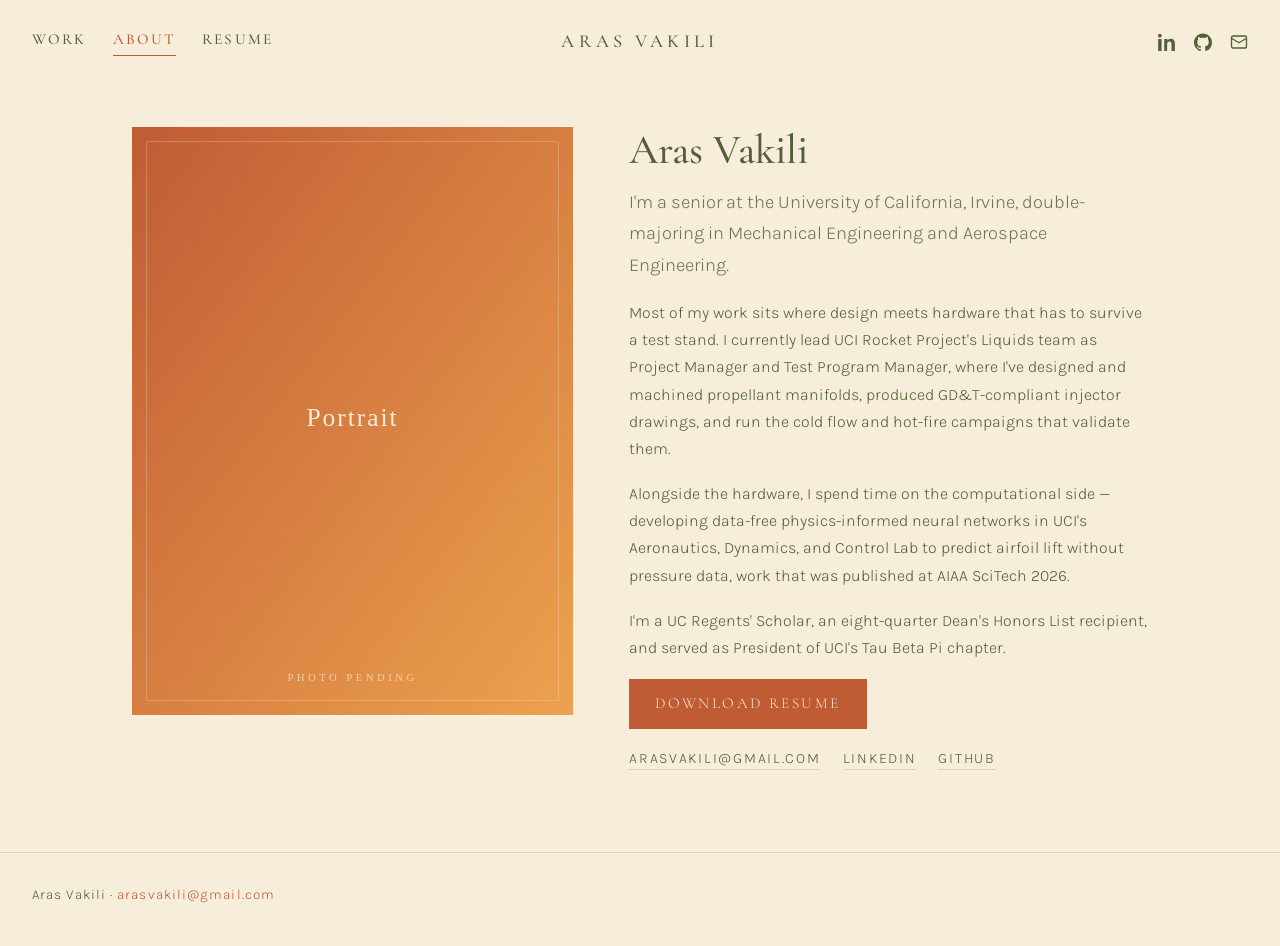
==== about.html @ 5c0dbe31 "Rebuild as image-led portfolio with warm earth palette Replace the dark single-page layout with a ph" ====
<!DOCTYPE html>
<html lang="en">
<head>
  <meta charset="UTF-8">
  <meta name="viewport" content="width=device-width, initial-scale=1.0">
  <title>About — Aras Vakili</title>
  <meta name="description" content="About Aras Vakili — Mechanical &amp; Aerospace Engineering student at UC Irvine.">
  <link rel="preconnect" href="https://fonts.googleapis.com">
  <link rel="preconnect" href="https://fonts.gstatic.com" crossorigin>
  <link href="https://fonts.googleapis.com/css2?family=Cormorant+Garamond:wght@400;500;600&family=Karla:wght@300;400;500&display=swap" rel="stylesheet">
  <link rel="stylesheet" href="style.css">
</head>
<body>

  <header class="site-header">
    <div class="header-inner">
      <nav class="nav-left">
        <a href="index.html">Work</a>
        <a href="about.html" class="active">About</a>
        <a href="resume.pdf" target="_blank" rel="noopener">Resume</a>
      </nav>

      <a class="wordmark" href="index.html">Aras Vakili</a>

      <div class="nav-right">
        <a href="https://linkedin.com/in/aras-vakili" target="_blank" rel="noopener" aria-label="LinkedIn">
          <svg viewBox="0 0 24 24" width="18" height="18" fill="currentColor" aria-hidden="true"><path d="M4.98 3.5C4.98 4.88 3.87 6 2.5 6S0 4.88 0 3.5 1.12 1 2.5 1 4.98 2.12 4.98 3.5zM.22 8.02h4.56V24H.22zM8.34 8.02h4.37v2.18h.06c.61-1.15 2.1-2.37 4.32-2.37 4.62 0 5.47 3.04 5.47 7v9.17h-4.56v-8.13c0-1.94-.03-4.44-2.7-4.44-2.71 0-3.12 2.11-3.12 4.29V24H8.34z"/></svg>
        </a>
        <a href="https://github.com/ArasVakilimafakheri" target="_blank" rel="noopener" aria-label="GitHub">
          <svg viewBox="0 0 24 24" width="18" height="18" fill="currentColor" aria-hidden="true"><path d="M12 .5C5.37.5 0 5.87 0 12.5c0 5.3 3.44 9.8 8.21 11.39.6.11.82-.26.82-.58v-2.03c-3.34.73-4.04-1.61-4.04-1.61-.55-1.39-1.34-1.76-1.34-1.76-1.09-.75.08-.73.08-.73 1.21.08 1.84 1.24 1.84 1.24 1.07 1.83 2.81 1.3 3.5.99.11-.78.42-1.3.76-1.6-2.67-.3-5.47-1.33-5.47-5.93 0-1.31.47-2.38 1.24-3.22-.13-.3-.54-1.52.11-3.18 0 0 1.01-.32 3.3 1.23a11.5 11.5 0 0 1 6.01 0c2.29-1.55 3.3-1.23 3.3-1.23.65 1.66.24 2.88.12 3.18.77.84 1.23 1.91 1.23 3.22 0 4.61-2.81 5.62-5.49 5.92.43.37.82 1.1.82 2.22v3.29c0 .32.21.7.82.58A12.01 12.01 0 0 0 24 12.5C24 5.87 18.63.5 12 .5z"/></svg>
        </a>
        <a href="mailto:arasvakili@gmail.com" aria-label="Email">
          <svg viewBox="0 0 24 24" width="18" height="18" fill="none" stroke="currentColor" stroke-width="1.8" aria-hidden="true"><rect x="2" y="4" width="20" height="16" rx="2"/><path d="m2 7 10 6 10-6"/></svg>
        </a>
      </div>
    </div>
  </header>

  <main class="page">
    <div class="about-layout">

      <figure class="about-portrait">
        <img src="images/portrait.svg" alt="Portrait of Aras Vakili">
      </figure>

      <div class="about-body">
        <h1>Aras Vakili</h1>
        <p class="lede">
          I'm a senior at the University of California, Irvine, double-majoring in
          Mechanical Engineering and Aerospace Engineering.
        </p>

        <p>
          Most of my work sits where design meets hardware that has to survive a test
          stand. I currently lead UCI Rocket Project's Liquids team as Project Manager
          and Test Program Manager, where I've designed and machined propellant
          manifolds, produced GD&amp;T-compliant injector drawings, and run the cold
          flow and hot-fire campaigns that validate them.
        </p>

        <p>
          Alongside the hardware, I spend time on the computational side — developing
          data-free physics-informed neural networks in UCI's Aeronautics, Dynamics,
          and Control Lab to predict airfoil lift without pressure data, work that was
          published at AIAA SciTech 2026.
        </p>

        <p>
          I'm a UC Regents' Scholar, an eight-quarter Dean's Honors List recipient, and
          served as President of UCI's Tau Beta Pi chapter.
        </p>

        <p class="about-links">
          <a class="button" href="resume.pdf" target="_blank" rel="noopener">Download Resume</a>
        </p>

        <ul class="about-contact">
          <li><a href="mailto:arasvakili@gmail.com">arasvakili@gmail.com</a></li>
          <li><a href="https://linkedin.com/in/aras-vakili" target="_blank" rel="noopener">LinkedIn</a></li>
          <li><a href="https://github.com/ArasVakilimafakheri" target="_blank" rel="noopener">GitHub</a></li>
        </ul>
      </div>

    </div>
  </main>

  <footer class="site-footer">
    <p>Aras Vakili · <a href="mailto:arasvakili@gmail.com">arasvakili@gmail.com</a></p>
  </footer>

</body>
</html>
---- style.css ----
/* ---------------------------------------------------------------
   Palette
   terracotta #C05C35 · amber #EDA24E · cream #F7EDDB
   sage #A1B076 · olive #536036
   --------------------------------------------------------------- */

:root {
  --terracotta: #c05c35;
  --amber: #eda24e;
  --cream: #f7eddb;
  --sage: #a1b076;
  --olive: #536036;

  --bg: var(--cream);
  --text: var(--olive);
  --accent: var(--terracotta);
  --rule: rgba(83, 96, 54, 0.18);

  --display: "Cormorant Garamond", Georgia, "Times New Roman", serif;
  --body: "Karla", -apple-system, BlinkMacSystemFont, "Segoe UI", Helvetica, Arial, sans-serif;
}

* {
  box-sizing: border-box;
}

body {
  margin: 0;
  background: var(--bg);
  color: var(--text);
  font-family: var(--body);
  font-weight: 300;
  line-height: 1.7;
  -webkit-font-smoothing: antialiased;
}

a {
  color: inherit;
}

img {
  max-width: 100%;
}

/* ---------------------------------------------------------------
   Header
   --------------------------------------------------------------- */

.site-header {
  padding: 26px 32px 30px;
}

.header-inner {
  display: grid;
  grid-template-columns: 1fr auto 1fr;
  align-items: center;
  gap: 20px;
}

.nav-left {
  display: flex;
  gap: 26px;
}

.nav-left a {
  font-family: var(--display);
  font-size: 0.95rem;
  font-weight: 500;
  text-transform: uppercase;
  letter-spacing: 0.14em;
  text-decoration: none;
  padding-bottom: 2px;
  border-bottom: 1px solid transparent;
  transition: color 0.2s ease, border-color 0.2s ease;
}

.nav-left a:hover,
.nav-left a.active {
  color: var(--accent);
  border-bottom-color: var(--accent);
}

.wordmark {
  font-family: var(--display);
  font-size: 1.15rem;
  font-weight: 500;
  text-transform: uppercase;
  letter-spacing: 0.24em;
  text-decoration: none;
  white-space: nowrap;
}

.nav-right {
  display: flex;
  justify-content: flex-end;
  gap: 18px;
}

.nav-right a {
  display: inline-flex;
  color: var(--text);
  transition: color 0.2s ease;
}

.nav-right a:hover {
  color: var(--accent);
}

/* ---------------------------------------------------------------
   Home — intro line + image grid
   --------------------------------------------------------------- */

.intro {
  margin: 0 0 26px;
  padding: 0 32px;
  font-family: var(--display);
  font-size: 0.9rem;
  text-transform: uppercase;
  letter-spacing: 0.2em;
  color: rgba(83, 96, 54, 0.65);
}

.grid {
  display: grid;
  grid-template-columns: repeat(3, 1fr);
  gap: 10px;
  padding: 0 32px 32px;
}

.tile {
  position: relative;
  display: block;
  overflow: hidden;
  aspect-ratio: 4 / 5;
  background: var(--sage);
  text-decoration: none;
}

.tile img {
  width: 100%;
  height: 100%;
  object-fit: cover;
  display: block;
  transition: transform 0.7s ease;
}

.tile:hover img,
.tile:focus-visible img {
  transform: scale(1.04);
}

.tile-caption {
  position: absolute;
  inset: 0;
  display: flex;
  flex-direction: column;
  align-items: center;
  justify-content: center;
  gap: 6px;
  padding: 24px;
  text-align: center;
  background: rgba(83, 96, 54, 0.62);
  color: var(--cream);
  opacity: 0;
  transition: opacity 0.35s ease;
}

.tile:hover .tile-caption,
.tile:focus-visible .tile-caption {
  opacity: 1;
}

.tile-title {
  font-family: var(--display);
  font-size: 1.35rem;
  font-weight: 500;
  text-transform: uppercase;
  letter-spacing: 0.1em;
  line-height: 1.3;
}

.tile-meta {
  font-size: 0.78rem;
  text-transform: uppercase;
  letter-spacing: 0.16em;
  opacity: 0.85;
}

/* Touch devices have no hover — keep captions permanently visible */
@media (hover: none) {
  .tile-caption {
    opacity: 1;
    justify-content: flex-end;
    background: linear-gradient(to top, rgba(83, 96, 54, 0.8), rgba(83, 96, 54, 0) 55%);
  }
}

/* ---------------------------------------------------------------
   Interior pages
   --------------------------------------------------------------- */

.page {
  max-width: 1080px;
  margin: 0 auto;
  padding: 20px 32px 80px;
}

h1 {
  font-family: var(--display);
  font-size: 2.6rem;
  font-weight: 500;
  line-height: 1.15;
  margin: 0 0 12px;
}

h2 {
  font-family: var(--display);
  font-size: 1.5rem;
  font-weight: 500;
  margin: 40px 0 10px;
}

.lede {
  font-size: 1.15rem;
  color: rgba(83, 96, 54, 0.85);
}

/* About */

.about-layout {
  display: grid;
  grid-template-columns: 0.85fr 1fr;
  gap: 56px;
  align-items: start;
  padding-top: 20px;
}

.about-portrait {
  margin: 0;
}

.about-portrait img {
  width: 100%;
  display: block;
  aspect-ratio: 3 / 4;
  object-fit: cover;
}

.about-body p {
  margin: 0 0 18px;
}

.button {
  display: inline-block;
  font-family: var(--display);
  font-size: 0.95rem;
  text-transform: uppercase;
  letter-spacing: 0.16em;
  text-decoration: none;
  color: var(--cream);
  background: var(--terracotta);
  padding: 12px 26px;
  transition: background 0.2s ease;
}

.button:hover {
  background: var(--olive);
}

.about-links {
  margin: 28px 0 22px;
}

.about-contact {
  list-style: none;
  padding: 0;
  margin: 0;
  display: flex;
  flex-wrap: wrap;
  gap: 22px;
  font-size: 0.9rem;
  text-transform: uppercase;
  letter-spacing: 0.12em;
}

.about-contact a {
  text-decoration: none;
  border-bottom: 1px solid var(--rule);
  padding-bottom: 2px;
  transition: color 0.2s ease, border-color 0.2s ease;
}

.about-contact a:hover {
  color: var(--accent);
  border-bottom-color: var(--accent);
}

/* Project pages */

.project-header {
  max-width: 680px;
  padding: 20px 0 36px;
}

.project-meta {
  font-family: var(--display);
  font-size: 0.95rem;
  text-transform: uppercase;
  letter-spacing: 0.14em;
  color: var(--terracotta);
  margin: 0 0 20px;
}

.project-figure {
  margin: 0 0 44px;
}

.project-figure img {
  width: 100%;
  display: block;
  aspect-ratio: 16 / 10;
  object-fit: cover;
}

.project-figure figcaption {
  margin-top: 10px;
  font-size: 0.85rem;
  letter-spacing: 0.06em;
  color: rgba(83, 96, 54, 0.6);
}

.project-text {
  max-width: 680px;
}

.project-text p {
  margin: 0 0 18px;
}

.back-link {
  margin-top: 56px;
  padding-top: 24px;
  border-top: 1px solid var(--rule);
  font-family: var(--display);
  text-transform: uppercase;
  letter-spacing: 0.14em;
  font-size: 0.95rem;
}

.back-link a {
  text-decoration: none;
}

.back-link a:hover {
  color: var(--accent);
}

/* ---------------------------------------------------------------
   Footer
   --------------------------------------------------------------- */

.site-footer {
  padding: 30px 32px 40px;
  border-top: 1px solid var(--rule);
  font-size: 0.85rem;
  letter-spacing: 0.08em;
}

.site-footer p {
  margin: 0;
}

.site-footer a {
  color: var(--accent);
  text-decoration: none;
}

.site-footer a:hover {
  text-decoration: underline;
}

/* ---------------------------------------------------------------
   Responsive
   --------------------------------------------------------------- */

@media (max-width: 900px) {
  .grid {
    grid-template-columns: repeat(2, 1fr);
  }

  .about-layout {
    grid-template-columns: 1fr;
    gap: 32px;
  }

  .about-portrait img {
    aspect-ratio: 4 / 3;
  }
}

@media (max-width: 640px) {
  .site-header {
    padding: 20px 20px 24px;
  }

  .header-inner {
    grid-template-columns: 1fr;
    justify-items: center;
    gap: 14px;
  }

  .nav-left {
    order: 2;
    gap: 20px;
  }

  .wordmark {
    order: 1;
    font-size: 1.05rem;
  }

  .nav-right {
    order: 3;
    justify-content: center;
  }

  .intro,
  .grid,
  .page,
  .site-footer {
    padding-left: 20px;
    padding-right: 20px;
  }

  .grid {
    grid-template-columns: 1fr;
  }

  h1 {
    font-size: 2rem;
  }
}
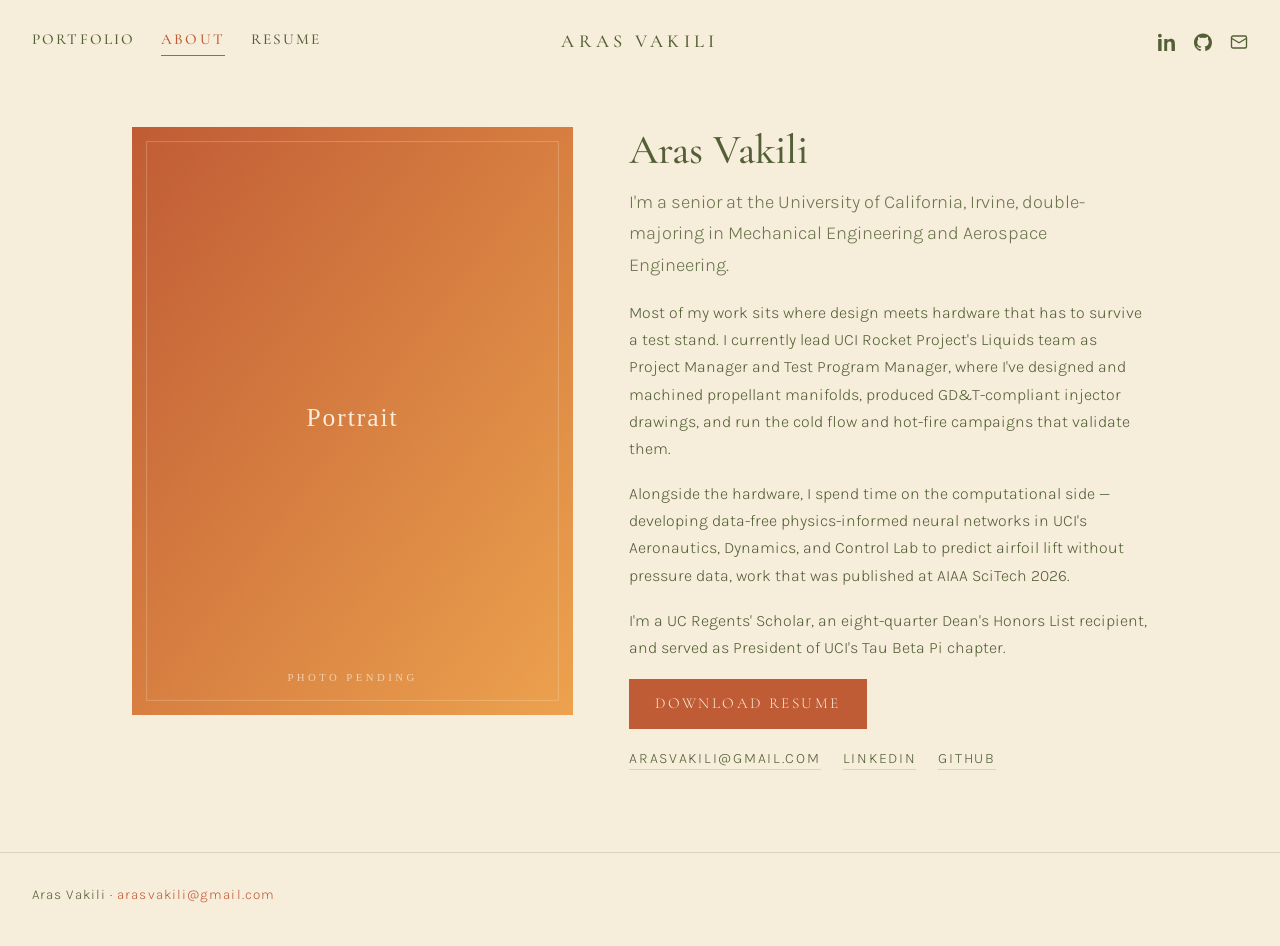
==== commit 818fe1e2: "Swap About tile for ITT Cannon, add project tooling - Rename the Work nav item to Portfolio; About n" ====
--- a/about.html
+++ b/about.html
@@ -15,7 +15,7 @@
   <header class="site-header">
     <div class="header-inner">
       <nav class="nav-left">
-        <a href="index.html">Work</a>
+        <a href="index.html">Portfolio</a>
         <a href="about.html" class="active">About</a>
         <a href="resume.pdf" target="_blank" rel="noopener">Resume</a>
       </nav>
--- a/style.css
+++ b/style.css
@@ -388,21 +388,7 @@
     grid-template-columns: repeat(2, 1fr);
   }
 
-  .about-layout {
-    grid-template-columns: 1fr;
-    gap: 32px;
-  }
-
-  .about-portrait img {
-    aspect-ratio: 4 / 3;
-  }
-}
-
-@media (max-width: 640px) {
-  .site-header {
-    padding: 20px 20px 24px;
-  }
-
+  /* Stack the header before the wordmark starts crowding the nav links */
   .header-inner {
     grid-template-columns: 1fr;
     justify-items: center;
@@ -411,17 +397,38 @@
 
   .nav-left {
     order: 2;
-    gap: 20px;
   }
 
   .wordmark {
     order: 1;
-    font-size: 1.05rem;
   }
 
   .nav-right {
     order: 3;
     justify-content: center;
+  }
+
+  .about-layout {
+    grid-template-columns: 1fr;
+    gap: 32px;
+  }
+
+  .about-portrait img {
+    aspect-ratio: 4 / 3;
+  }
+}
+
+@media (max-width: 640px) {
+  .site-header {
+    padding: 20px 20px 24px;
+  }
+
+  .nav-left {
+    gap: 20px;
+  }
+
+  .wordmark {
+    font-size: 1.05rem;
   }
 
   .intro,
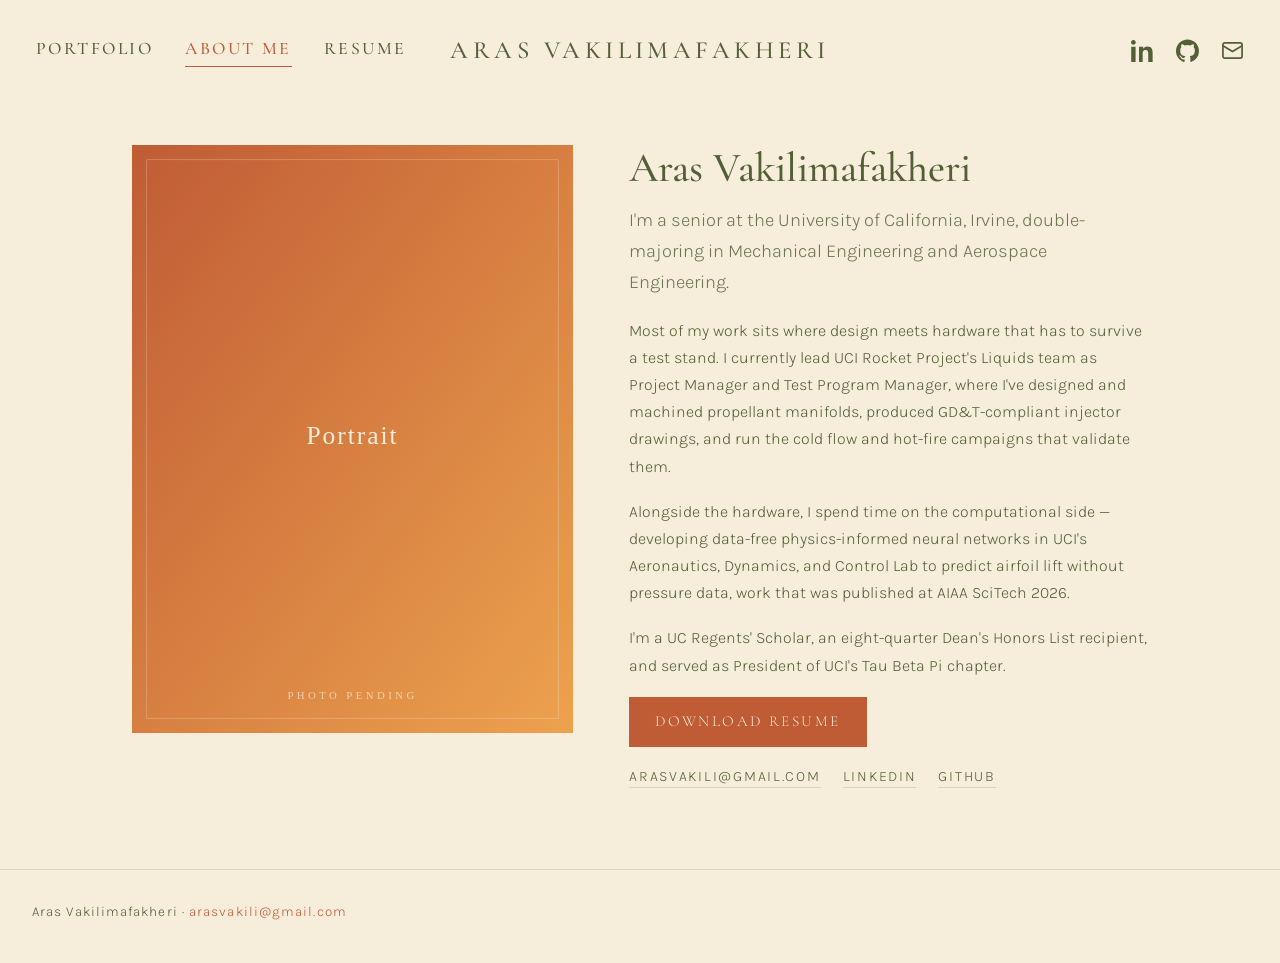
==== commit 68ae4b33: "Enlarge the header and use the full name throughout Wordmark, nav links and icons all scale up, with" ====
--- a/about.html
+++ b/about.html
@@ -3,8 +3,8 @@
 <head>
   <meta charset="UTF-8">
   <meta name="viewport" content="width=device-width, initial-scale=1.0">
-  <title>About — Aras Vakili</title>
-  <meta name="description" content="About Aras Vakili — Mechanical &amp; Aerospace Engineering student at UC Irvine.">
+  <title>About — Aras Vakilimafakheri</title>
+  <meta name="description" content="About Aras Vakilimafakheri — Mechanical &amp; Aerospace Engineering student at UC Irvine.">
   <link rel="preconnect" href="https://fonts.googleapis.com">
   <link rel="preconnect" href="https://fonts.gstatic.com" crossorigin>
   <link href="https://fonts.googleapis.com/css2?family=Cormorant+Garamond:wght@400;500;600&family=Karla:wght@300;400;500&display=swap" rel="stylesheet">
@@ -16,11 +16,11 @@
     <div class="header-inner">
       <nav class="nav-left">
         <a href="index.html">Portfolio</a>
-        <a href="about.html" class="active">About</a>
+        <a href="about.html" class="active">About Me</a>
         <a href="resume.pdf" target="_blank" rel="noopener">Resume</a>
       </nav>
 
-      <a class="wordmark" href="index.html">Aras Vakili</a>
+      <a class="wordmark" href="index.html">Aras Vakilimafakheri</a>
 
       <div class="nav-right">
         <a href="https://linkedin.com/in/aras-vakili" target="_blank" rel="noopener" aria-label="LinkedIn">
@@ -40,11 +40,11 @@
     <div class="about-layout">
 
       <figure class="about-portrait">
-        <img src="images/portrait.svg" alt="Portrait of Aras Vakili">
+        <img src="images/portrait.svg" alt="Portrait of Aras Vakilimafakheri">
       </figure>
 
       <div class="about-body">
-        <h1>Aras Vakili</h1>
+        <h1>Aras Vakilimafakheri</h1>
         <p class="lede">
           I'm a senior at the University of California, Irvine, double-majoring in
           Mechanical Engineering and Aerospace Engineering.
@@ -85,7 +85,7 @@
   </main>
 
   <footer class="site-footer">
-    <p>Aras Vakili · <a href="mailto:arasvakili@gmail.com">arasvakili@gmail.com</a></p>
+    <p>Aras Vakilimafakheri · <a href="mailto:arasvakili@gmail.com">arasvakili@gmail.com</a></p>
   </footer>
 
 </body>
--- a/style.css
+++ b/style.css
@@ -47,24 +47,32 @@
    --------------------------------------------------------------- */
 
 .site-header {
-  padding: 26px 32px 30px;
-}
-
+  padding: 34px 36px 38px;
+}
+
+/*
+ * The wordmark is centred on the page rather than placed in a middle grid
+ * column. A three-column `1fr auto 1fr` grid forces both side columns to the
+ * width of the wider one, so the broad left-hand nav reserved the same space
+ * again on the icon side -- roughly 260px of nothing, which pushed the point
+ * where the header stops fitting out past most laptop screens.
+ */
 .header-inner {
-  display: grid;
-  grid-template-columns: 1fr auto 1fr;
+  display: flex;
+  justify-content: space-between;
   align-items: center;
   gap: 20px;
+  position: relative;
 }
 
 .nav-left {
   display: flex;
-  gap: 26px;
+  gap: 32px;
 }
 
 .nav-left a {
   font-family: var(--display);
-  font-size: 0.95rem;
+  font-size: 1.1rem;
   font-weight: 500;
   text-transform: uppercase;
   letter-spacing: 0.14em;
@@ -82,24 +90,34 @@
 
 .wordmark {
   font-family: var(--display);
-  font-size: 1.15rem;
+  font-size: 1.55rem;
   font-weight: 500;
   text-transform: uppercase;
-  letter-spacing: 0.24em;
+  letter-spacing: 0.18em;
   text-decoration: none;
   white-space: nowrap;
+  position: absolute;
+  left: 50%;
+  transform: translateX(-50%);
 }
 
 .nav-right {
   display: flex;
   justify-content: flex-end;
-  gap: 18px;
+  gap: 22px;
 }
 
 .nav-right a {
   display: inline-flex;
   color: var(--text);
   transition: color 0.2s ease;
+}
+
+/* Sized here rather than on each <svg>, so the icons stay adjustable in one
+   place instead of across four copies of the nav. */
+.nav-right svg {
+  width: 23px;
+  height: 23px;
 }
 
 .nav-right a:hover {
@@ -136,7 +154,8 @@
   text-decoration: none;
 }
 
-.tile img {
+.tile img,
+.tile video {
   width: 100%;
   height: 100%;
   object-fit: cover;
@@ -145,7 +164,9 @@
 }
 
 .tile:hover img,
-.tile:focus-visible img {
+.tile:focus-visible img,
+.tile:hover video,
+.tile:focus-visible video {
   transform: scale(1.04);
 }
 
@@ -383,31 +404,40 @@
    Responsive
    --------------------------------------------------------------- */
 
+/*
+ * Stack the header before the centred wordmark can reach the nav links. The
+ * full name set at this size is wide, so the two collide at about 1240px --
+ * on smaller laptops, not just tablets. Measured, not guessed: at 1180px the
+ * wordmark overlapped "Resume" by 15px.
+ */
+@media (max-width: 1260px) {
+  .header-inner {
+    flex-direction: column;
+    justify-content: center;
+    gap: 16px;
+  }
+
+  .wordmark {
+    position: static;
+    transform: none;
+    order: 1;
+  }
+
+  .nav-left {
+    order: 2;
+  }
+
+  .nav-right {
+    order: 3;
+    justify-content: center;
+  }
+}
+
 @media (max-width: 900px) {
   .grid {
     grid-template-columns: repeat(2, 1fr);
   }
 
-  /* Stack the header before the wordmark starts crowding the nav links */
-  .header-inner {
-    grid-template-columns: 1fr;
-    justify-items: center;
-    gap: 14px;
-  }
-
-  .nav-left {
-    order: 2;
-  }
-
-  .wordmark {
-    order: 1;
-  }
-
-  .nav-right {
-    order: 3;
-    justify-content: center;
-  }
-
   .about-layout {
     grid-template-columns: 1fr;
     gap: 32px;
@@ -424,11 +454,15 @@
   }
 
   .nav-left {
-    gap: 20px;
+    gap: 22px;
+  }
+
+  .nav-left a {
+    font-size: 0.95rem;
   }
 
   .wordmark {
-    font-size: 1.05rem;
+    font-size: 1.2rem;
   }
 
   .intro,
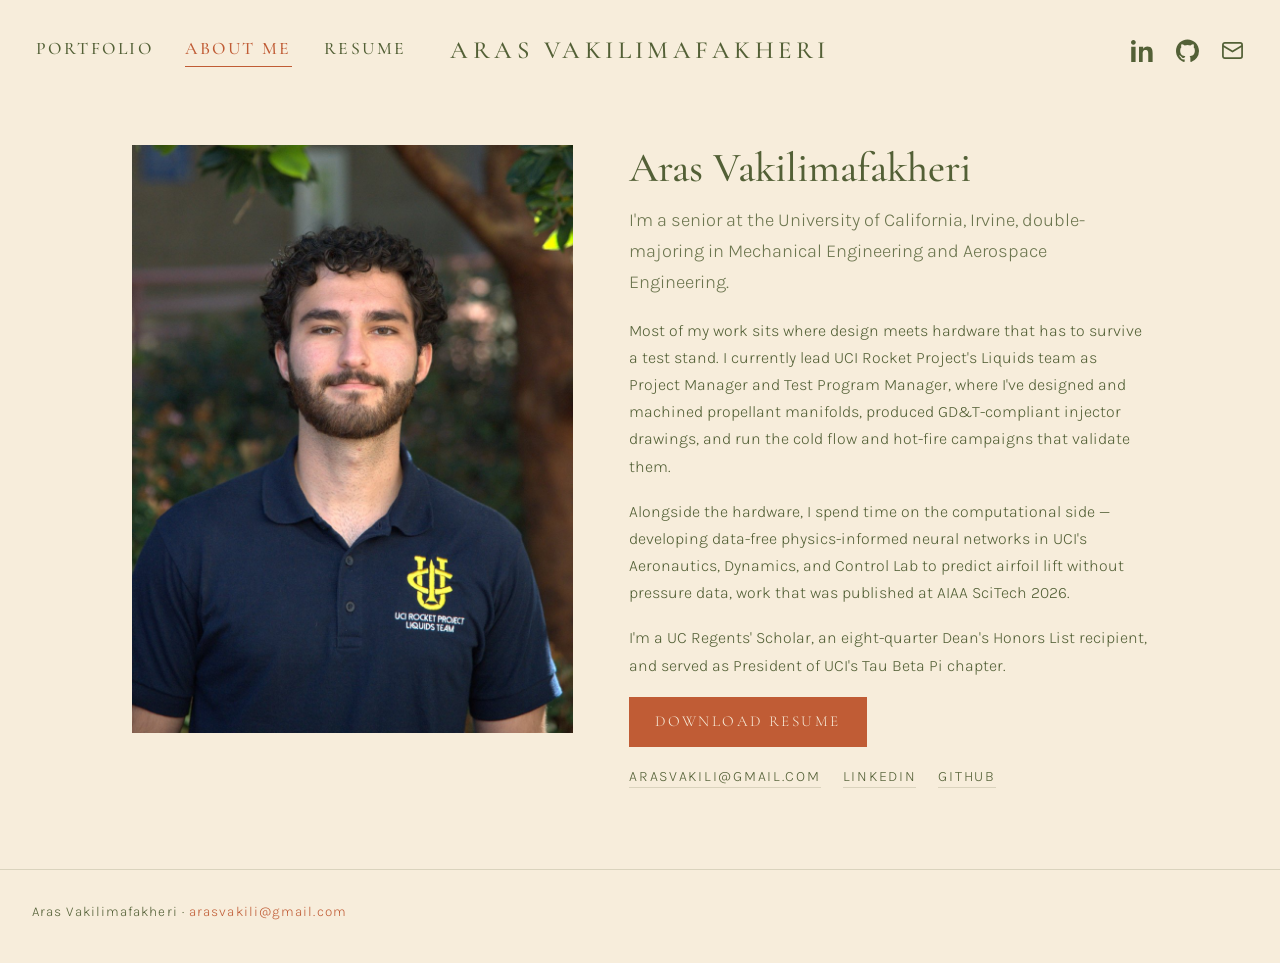
==== commit 659ea35b: "Add the headshot to the About page Converted from the supplied Nikon RAW with rawpy and cropped to 3" ====
--- a/about.html
+++ b/about.html
@@ -40,7 +40,7 @@
     <div class="about-layout">
 
       <figure class="about-portrait">
-        <img src="images/portrait.svg" alt="Portrait of Aras Vakilimafakheri">
+        <img src="images/portrait.jpg" alt="Aras Vakilimafakheri, wearing a UCI Rocket Project Liquids Team polo">
       </figure>
 
       <div class="about-body">
--- a/style.css
+++ b/style.css
@@ -152,6 +152,17 @@
   aspect-ratio: 4 / 5;
   background: var(--sage);
   text-decoration: none;
+  transition: transform 0.32s ease, box-shadow 0.32s ease;
+}
+
+/* Hovering lifts the tile off the page rather than zooming the picture. The
+   raised tile is stacked above its neighbours so its shadow falls on them
+   instead of being drawn underneath. */
+.tile:hover,
+.tile:focus-visible {
+  transform: translateY(-10px);
+  box-shadow: 0 20px 34px rgba(58, 62, 38, 0.3);
+  z-index: 2;
 }
 
 .tile img,
@@ -160,15 +171,18 @@
   height: 100%;
   object-fit: cover;
   display: block;
-  transition: transform 0.7s ease;
-}
-
-.tile:hover img,
-.tile:focus-visible img,
-.tile:hover video,
-.tile:focus-visible video {
-  transform: scale(1.04);
-}
+}
+
+/*
+ * Each tile carries its own tint, rotating through the palette so no two
+ * neighbours match -- in a three-column grid a four-colour cycle keeps
+ * left-right and up-down pairs different. The value is an RGB triplet rather
+ * than a colour so the alpha can be set where it is used.
+ */
+.tile:nth-child(4n + 1) { --tint: 192, 92, 53; }   /* terracotta */
+.tile:nth-child(4n + 2) { --tint: 83, 96, 54; }    /* olive */
+.tile:nth-child(4n + 3) { --tint: 161, 176, 118; } /* sage */
+.tile:nth-child(4n + 4) { --tint: 237, 162, 78; }  /* amber */
 
 .tile-caption {
   position: absolute;
@@ -180,15 +194,17 @@
   gap: 6px;
   padding: 24px;
   text-align: center;
-  background: rgba(83, 96, 54, 0.62);
   color: var(--cream);
-  opacity: 0;
-  transition: opacity 0.35s ease;
-}
-
-.tile:hover .tile-caption,
-.tile:focus-visible .tile-caption {
-  opacity: 1;
+  /*
+   * Two layers: the palette tint, and a soft darkening over it. The tint alone
+   * cannot be trusted to carry the text, because the lighter palette colours
+   * over a bright photograph leave far too little contrast. The darkening is
+   * kept gentle so the picture still reads, and the text carries a shadow of
+   * its own for the bright patches this does not cover.
+   */
+  background:
+    linear-gradient(to bottom, rgba(30, 28, 19, 0.34), rgba(30, 28, 19, 0.54)),
+    rgba(var(--tint), 0.5);
 }
 
 .tile-title {
@@ -198,21 +214,28 @@
   text-transform: uppercase;
   letter-spacing: 0.1em;
   line-height: 1.3;
+  /* Local contrast for the bright patches a gentle scrim cannot flatten */
+  text-shadow: 0 1px 14px rgba(24, 22, 14, 0.75), 0 1px 3px rgba(24, 22, 14, 0.5);
 }
 
 .tile-meta {
   font-size: 0.78rem;
   text-transform: uppercase;
   letter-spacing: 0.16em;
-  opacity: 0.85;
-}
-
-/* Touch devices have no hover — keep captions permanently visible */
-@media (hover: none) {
-  .tile-caption {
-    opacity: 1;
-    justify-content: flex-end;
-    background: linear-gradient(to top, rgba(83, 96, 54, 0.8), rgba(83, 96, 54, 0) 55%);
+  opacity: 0.9;
+  text-shadow: 0 1px 10px rgba(24, 22, 14, 0.7), 0 1px 3px rgba(24, 22, 14, 0.5);
+}
+
+/* The lift is decorative motion, so drop it when the visitor asks for less.
+   The shadow stays, leaving hover still visibly answered. */
+@media (prefers-reduced-motion: reduce) {
+  .tile {
+    transition: box-shadow 0.2s ease;
+  }
+
+  .tile:hover,
+  .tile:focus-visible {
+    transform: none;
   }
 }
 
@@ -443,8 +466,11 @@
     gap: 32px;
   }
 
-  .about-portrait img {
-    aspect-ratio: 4 / 3;
+  /* The portrait keeps its 3:4 shape when the layout stacks. Widening it to
+     landscape here would crop a head-and-shoulders photograph down to a band
+     across the face. */
+  .about-portrait {
+    max-width: 380px;
   }
 }
 
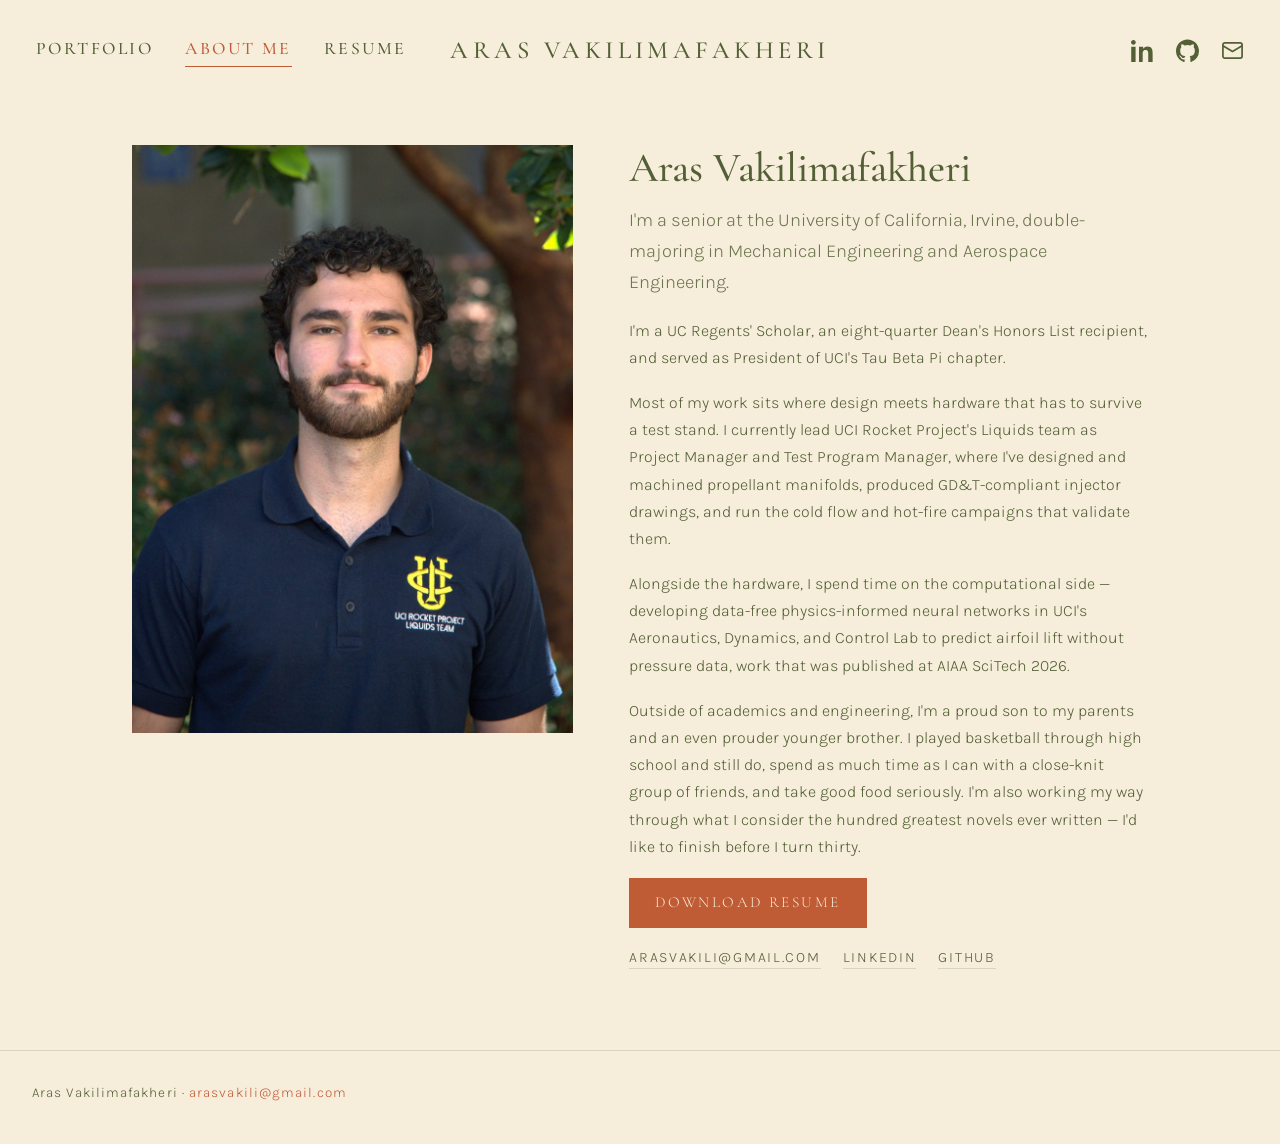
==== commit e8a656e9: "Reorder the About page and add a personal paragraph Honours move up under the opening line, and the " ====
--- a/about.html
+++ b/about.html
@@ -51,6 +51,11 @@
         </p>
 
         <p>
+          I'm a UC Regents' Scholar, an eight-quarter Dean's Honors List recipient, and
+          served as President of UCI's Tau Beta Pi chapter.
+        </p>
+
+        <p>
           Most of my work sits where design meets hardware that has to survive a test
           stand. I currently lead UCI Rocket Project's Liquids team as Project Manager
           and Test Program Manager, where I've designed and machined propellant
@@ -66,8 +71,12 @@
         </p>
 
         <p>
-          I'm a UC Regents' Scholar, an eight-quarter Dean's Honors List recipient, and
-          served as President of UCI's Tau Beta Pi chapter.
+          Outside of academics and engineering, I'm a proud son to my parents and an
+          even prouder younger brother. I played basketball through high school and
+          still do, spend as much time as I can with a close-knit group of friends,
+          and take good food seriously. I'm also working my way through what I
+          consider the hundred greatest novels ever written — I'd like to finish
+          before I turn thirty.
         </p>
 
         <p class="about-links">
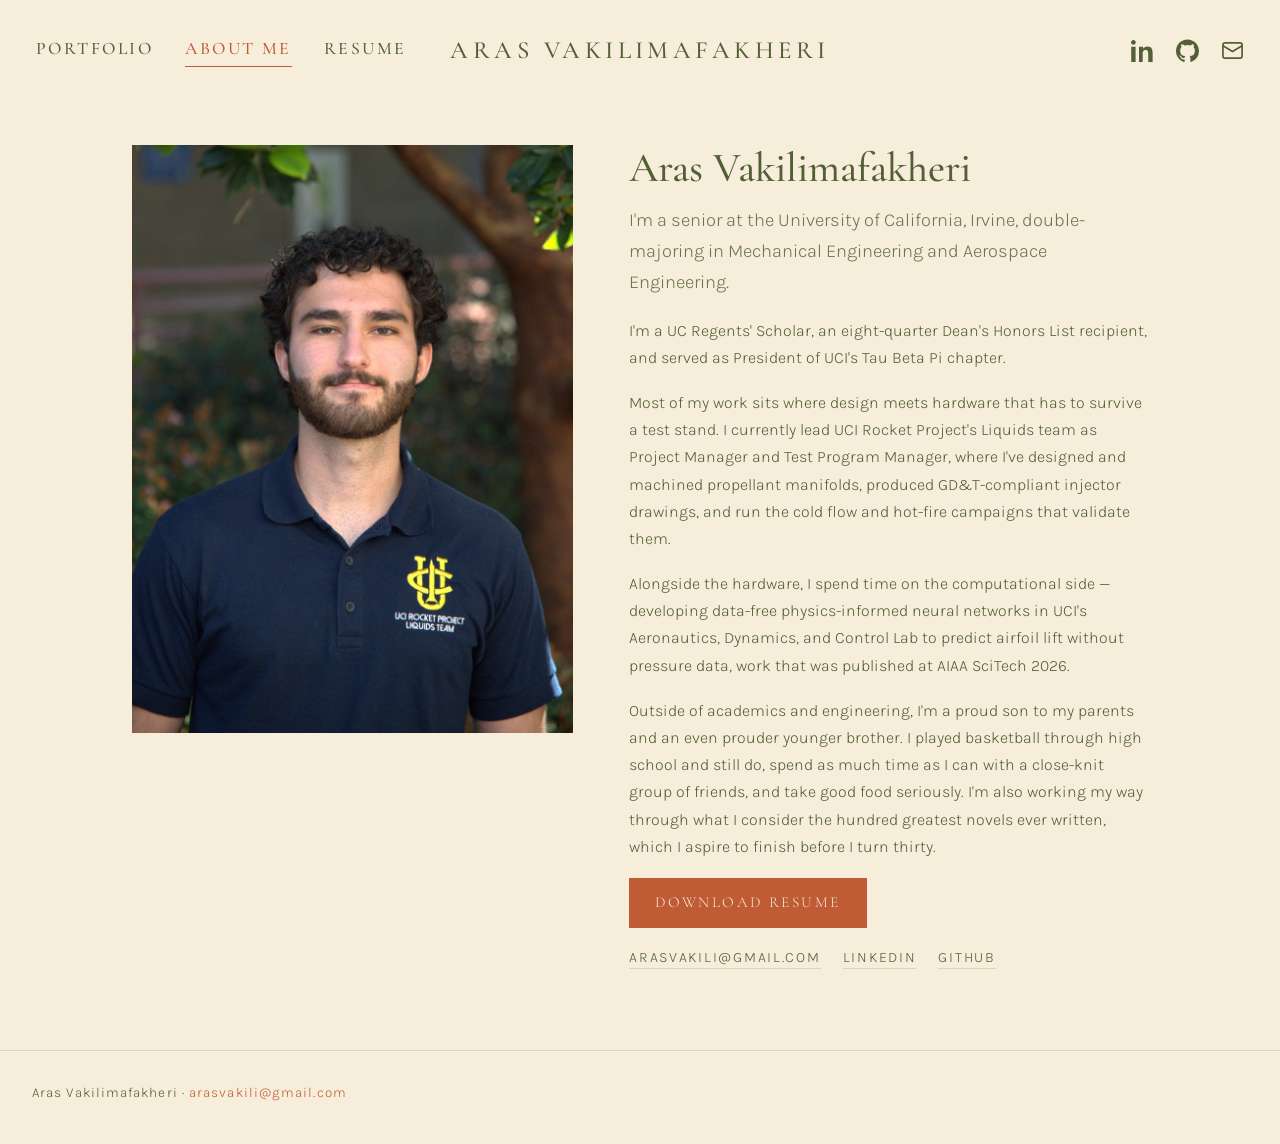
==== commit 8be5f6d3: "Reword the closing line of the About page Co-Authored-By: Claude Opus 5 <noreply@anthropic.com>" ====
--- a/about.html
+++ b/about.html
@@ -75,8 +75,8 @@
           even prouder younger brother. I played basketball through high school and
           still do, spend as much time as I can with a close-knit group of friends,
           and take good food seriously. I'm also working my way through what I
-          consider the hundred greatest novels ever written — I'd like to finish
-          before I turn thirty.
+          consider the hundred greatest novels ever written, which I aspire to
+          finish before I turn thirty.
         </p>
 
         <p class="about-links">
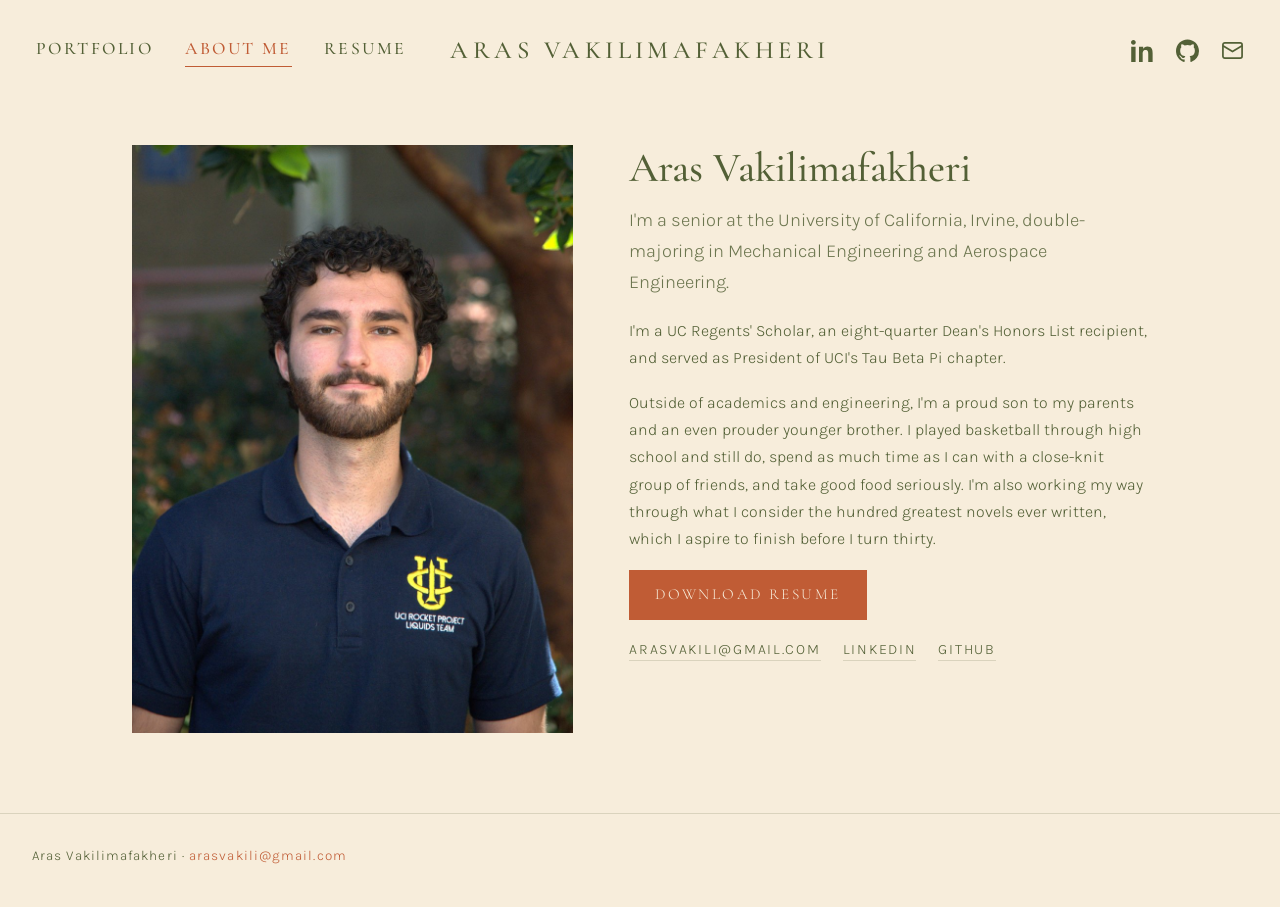
==== commit 7c528196: "Drop the technical paragraphs from the About page The project pages and the resume already carry tha" ====
--- a/about.html
+++ b/about.html
@@ -56,21 +56,6 @@
         </p>
 
         <p>
-          Most of my work sits where design meets hardware that has to survive a test
-          stand. I currently lead UCI Rocket Project's Liquids team as Project Manager
-          and Test Program Manager, where I've designed and machined propellant
-          manifolds, produced GD&amp;T-compliant injector drawings, and run the cold
-          flow and hot-fire campaigns that validate them.
-        </p>
-
-        <p>
-          Alongside the hardware, I spend time on the computational side — developing
-          data-free physics-informed neural networks in UCI's Aeronautics, Dynamics,
-          and Control Lab to predict airfoil lift without pressure data, work that was
-          published at AIAA SciTech 2026.
-        </p>
-
-        <p>
           Outside of academics and engineering, I'm a proud son to my parents and an
           even prouder younger brother. I played basketball through high school and
           still do, spend as much time as I can with a close-knit group of friends,
